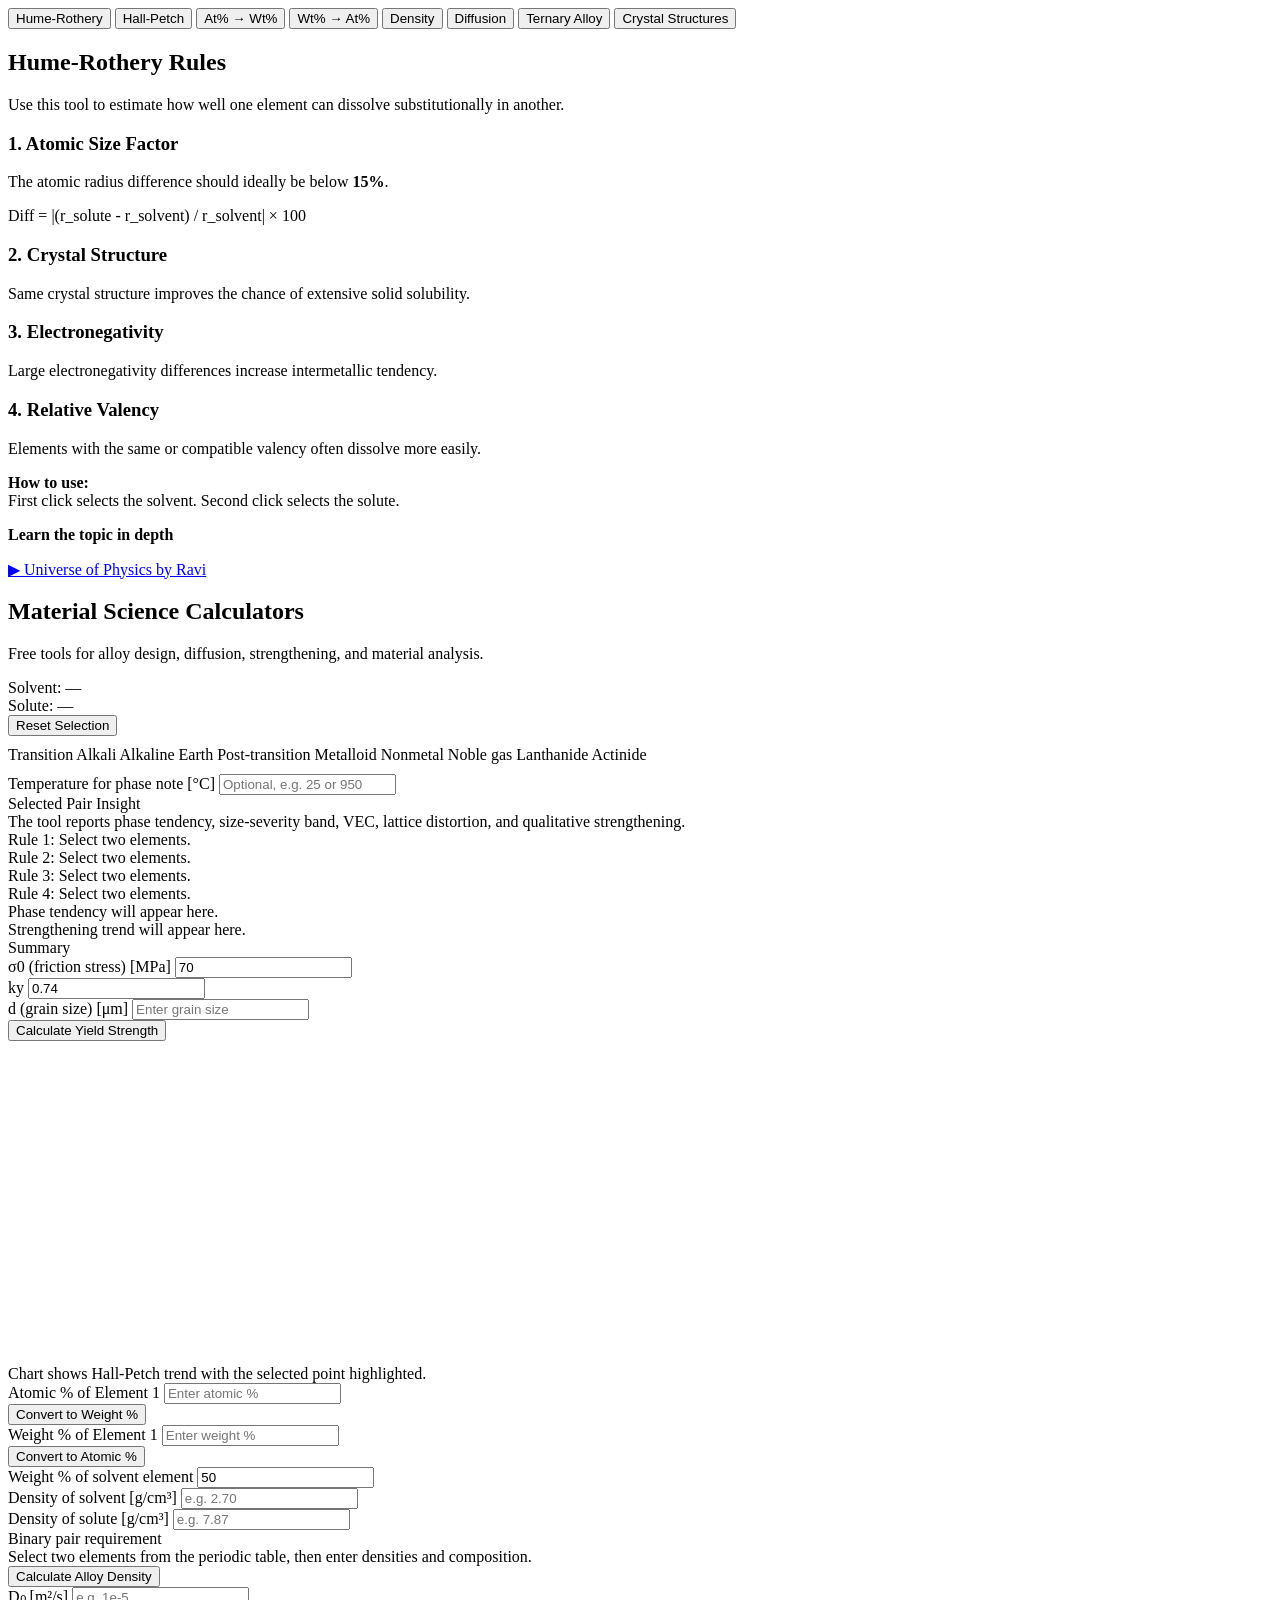
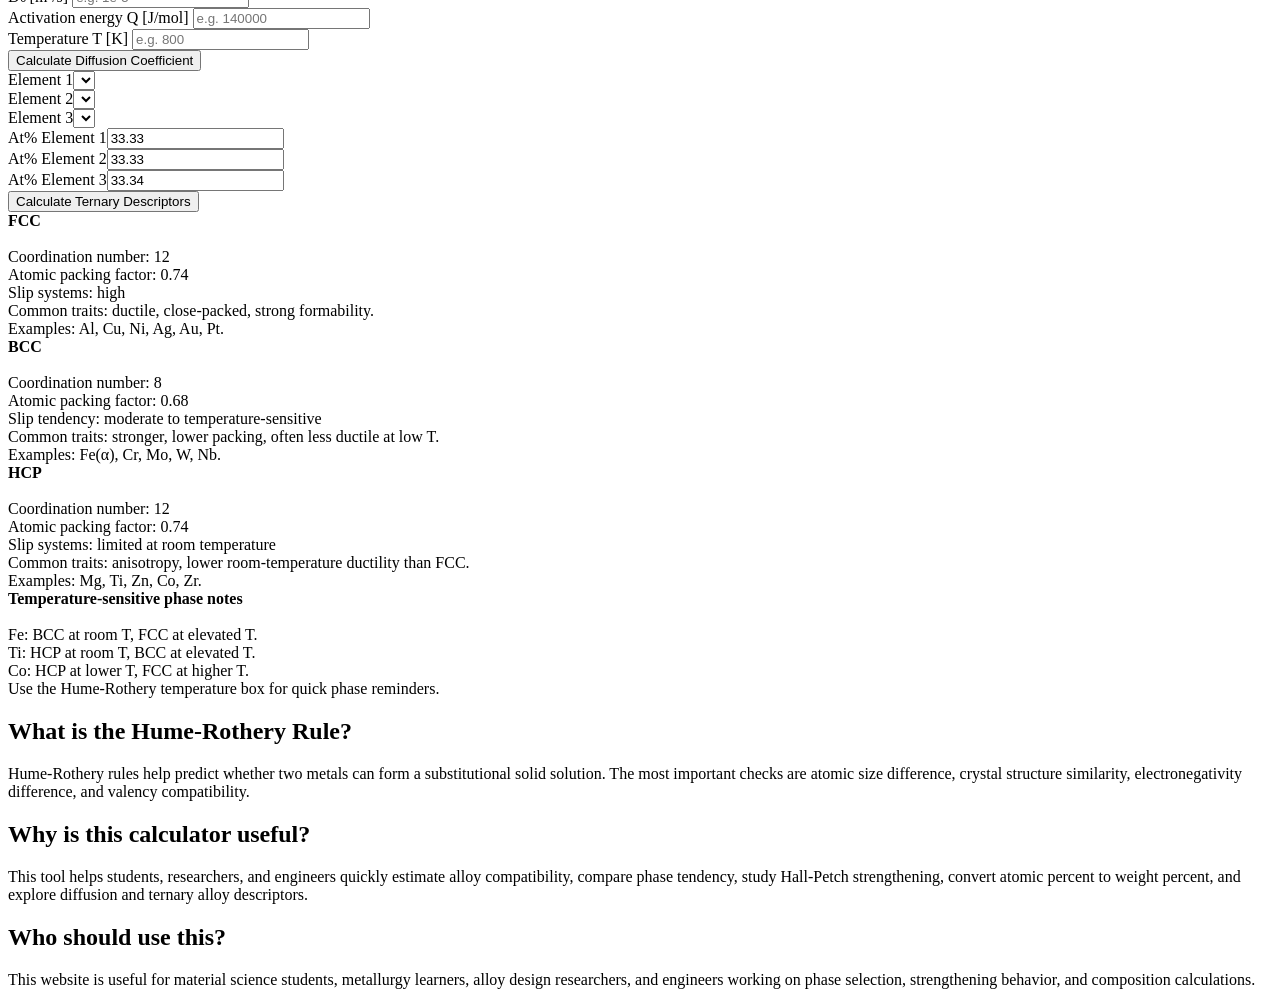
==== index.html @ e3a43449 "Add files via upload" ====
<!DOCTYPE html>
<html lang="en">
<head>
  <meta charset="UTF-8" />
  <meta name="viewport" content="width=device-width, initial-scale=1.0" />

  <title>Material Science Calculators | Hume-Rothery, Hall-Petch, Diffusion Tools</title>
  <meta name="description" content="Free material science calculators for Hume-Rothery rules, Hall-Petch strengthening, atomic percent to weight percent conversion, diffusion, density, and ternary alloy analysis.">
  <meta name="keywords" content="Hume Rothery calculator, Hall Petch calculator, material science calculator, alloy solubility tool, diffusion calculator, ternary alloy calculator, engineering materials">
  <meta name="author" content="Ravi">
  <meta name="robots" content="index, follow">

  <link rel="stylesheet" href="css/styles.css" />
</head>
<body>
  <div class="nav-tabs">
    <button id="btn-hume" class="tab-btn active" data-mode="hume">Hume-Rothery</button>
    <button id="btn-hall" class="tab-btn" data-mode="hall">Hall-Petch</button>
    <button id="btn-at-wt" class="tab-btn" data-mode="at-wt">At% → Wt%</button>
    <button id="btn-wt-at" class="tab-btn" data-mode="wt-at">Wt% → At%</button>
    <button id="btn-density" class="tab-btn" data-mode="density">Density</button>
    <button id="btn-diffusion" class="tab-btn" data-mode="diffusion">Diffusion</button>
    <button id="btn-ternary" class="tab-btn" data-mode="ternary">Ternary Alloy</button>
    <button id="btn-structures" class="tab-btn" data-mode="structures">Crystal Structures</button>
  </div>

  <div class="app-shell">
    <aside class="sidebar">
      <div class="sidebar-scroll">
        <div id="theory-hume" class="theory-block">
          <h2>Hume-Rothery Rules</h2>
          <p>Use this tool to estimate how well one element can dissolve substitutionally in another.</p>
          <h3>1. Atomic Size Factor</h3>
          <p>The atomic radius difference should ideally be below <b>15%</b>.</p>
          <div class="math-block">Diff = |(r_solute - r_solvent) / r_solvent| × 100</div>
          <h3>2. Crystal Structure</h3>
          <p>Same crystal structure improves the chance of extensive solid solubility.</p>
          <h3>3. Electronegativity</h3>
          <p>Large electronegativity differences increase intermetallic tendency.</p>
          <h3>4. Relative Valency</h3>
          <p>Elements with the same or compatible valency often dissolve more easily.</p>
          <div class="info-box" style="margin-top:14px;">
            <b>How to use:</b><br>
            First click selects the solvent. Second click selects the solute.
          </div>
        </div>

        <div id="theory-hall" class="theory-block" style="display:none;">
          <h2>Hall-Petch Law</h2>
          <p>Predict yield strength as grain size decreases.</p>
          <div class="math-block">σy = σ0 + ky / √d</div>
        </div>

        <div id="theory-at-wt" class="theory-block" style="display:none;">
          <h2>Atomic % to Weight %</h2>
          <p>Select two elements from the table. Enter atomic % of element 1.</p>
        </div>

        <div id="theory-wt-at" class="theory-block" style="display:none;">
          <h2>Weight % to Atomic %</h2>
          <p>Select two elements from the table. Enter weight % of element 1.</p>
        </div>

        <div id="theory-density" class="theory-block" style="display:none;">
          <h2>Rule of Mixtures Density</h2>
          <p>Estimate binary alloy density using a simple inverse-mixture relation.</p>
          <div class="math-block">1 / ρmix = w1 / ρ1 + w2 / ρ2</div>
        </div>

        <div id="theory-diffusion" class="theory-block" style="display:none;">
          <h2>Diffusion / Arrhenius Module</h2>
          <p>Estimate diffusion coefficient using the Arrhenius relation.</p>
          <div class="math-block">D = D₀ exp(-Q / RT)</div>
        </div>

        <div id="theory-ternary" class="theory-block" style="display:none;">
          <h2>Ternary Alloy Toolkit</h2>
          <p>Choose three elements and convert ternary at% to wt%, calculate average atomic weight, VEC, and size-misfit parameter.</p>
        </div>

        <div id="theory-structures" class="theory-block" style="display:none;">
          <h2>Crystal Structure Reference</h2>
          <p>Educational panel for FCC, BCC, and HCP with packing factor, coordination number, and quick learning notes.</p>
        </div>
      </div>

      <div class="yt-promo">
        <p><b>Learn the topic in depth</b></p>
        <a href="https://www.youtube.com/@universeofphysicsbyravi" target="_blank" class="yt-btn">▶ Universe of Physics by Ravi</a>
      </div>
    </aside>

    <main class="content">
      <section id="periodic-container">
        <div class="hero">
          <h1>Material Science Calculators</h1>
          <p>Free tools for alloy design, diffusion, strengthening, and material analysis.</p>
        </div>

        <div class="toolbar">
          <div class="selection-badges">
            <div class="badge solvent" id="solvent-badge">Solvent: —</div>
            <div class="badge solute" id="solute-badge">Solute: —</div>
          </div>
          <button class="reset-btn" id="reset-selection-btn">Reset Selection</button>
        </div>

        <div class="legend" style="margin-top:10px; margin-bottom:10px;">
          <span><i style="background:var(--transition)"></i>Transition</span>
          <span><i style="background:var(--alkali)"></i>Alkali</span>
          <span><i style="background:var(--alkaline)"></i>Alkaline Earth</span>
          <span><i style="background:var(--post-trans)"></i>Post-transition</span>
          <span><i style="background:var(--metalloid)"></i>Metalloid</span>
          <span><i style="background:var(--nonmetal)"></i>Nonmetal</span>
          <span><i style="background:var(--noble)"></i>Noble gas</span>
          <span><i style="background:var(--lanthanide)"></i>Lanthanide</span>
          <span><i style="background:var(--actinide)"></i>Actinide</span>
        </div>

        <div id="table" class="periodic-table"></div>
      </section>

      <section id="view-hume" class="calc-view active">
        <div class="panel-card" style="max-width:900px;">
          <div class="input-row">
            <div class="input-group">
              <label for="temp-input">Temperature for phase note [°C]</label>
              <input type="number" id="temp-input" placeholder="Optional, e.g. 25 or 950" step="any" />
            </div>
            <div class="input-group">
              <label>Selected Pair Insight</label>
              <div class="info-box">The tool reports phase tendency, size-severity band, VEC, lattice distortion, and qualitative strengthening.</div>
            </div>
          </div>
        </div>

        <div class="pair-meta" id="pair-meta" style="display:none;">
          <div class="meta-card" id="solvent-meta"></div>
          <div class="meta-card" id="solute-meta"></div>
        </div>

        <div class="metrics-grid three" id="hume-metrics" style="display:none; max-width:900px;">
          <div class="metric-card">
            <div class="metric-title">Size mismatch</div>
            <div class="metric-value" id="metric-mismatch">—</div>
            <div id="metric-severity"></div>
          </div>
          <div class="metric-card">
            <div class="metric-title">Average VEC</div>
            <div class="metric-value accent-purple" id="metric-vec">—</div>
            <div class="mini-note">Average valence electron concentration</div>
          </div>
          <div class="metric-card">
            <div class="metric-title">Lattice distortion δ</div>
            <div class="metric-value accent-teal" id="metric-delta">—</div>
            <div class="mini-note">Approximate size-misfit descriptor</div>
          </div>
        </div>

        <div class="result-grid">
          <div id="rule1" class="rule-card">Rule 1: Select two elements.</div>
          <div id="rule2" class="rule-card">Rule 2: Select two elements.</div>
          <div id="rule3" class="rule-card">Rule 3: Select two elements.</div>
          <div id="rule4" class="rule-card">Rule 4: Select two elements.</div>
          <div id="phase-tendency" class="phase-card">Phase tendency will appear here.</div>
          <div id="strength-tendency" class="phase-card">Strengthening trend will appear here.</div>
          <div id="temp-note" class="summary-card" style="display:none;">Temperature note</div>
          <div id="summary" class="summary-card">Summary</div>
        </div>
      </section>

      <section id="view-hall" class="calc-view">
        <div class="hp-card narrow">
          <div class="input-group">
            <label for="hp-sigma">σ0 (friction stress) [MPa]</label>
            <input type="number" id="hp-sigma" value="70" step="any" />
          </div>
          <div class="input-group">
            <label for="hp-k">ky</label>
            <input type="number" id="hp-k" value="0.74" step="any" />
          </div>
          <div class="input-group">
            <label for="hp-d">d (grain size) [μm]</label>
            <input type="number" id="hp-d" placeholder="Enter grain size" step="any" />
          </div>
          <button class="primary-btn" id="hall-btn">Calculate Yield Strength</button>
          <div id="hp-result" class="calc-result"></div>
        </div>
        <div class="chart-card" style="max-width:900px;">
          <canvas id="hall-chart" width="820" height="320"></canvas>
          <div class="mini-note">Chart shows Hall-Petch trend with the selected point highlighted.</div>
        </div>
      </section>

      <section id="view-at-wt" class="calc-view">
        <div class="hp-card narrow">
          <div class="input-group">
            <label id="at-label">Atomic % of Element 1</label>
            <input type="number" id="at-val" min="0" max="100" placeholder="Enter atomic %" step="any" />
          </div>
          <button class="primary-btn" id="atwt-btn">Convert to Weight %</button>
          <div id="atwt-result" class="calc-result"></div>
        </div>
        <div class="formula-grid three" id="atwt-extra" style="display:none; max-width:900px;">
          <div class="metric-card"><div class="metric-title">Average atomic weight</div><div class="metric-value" id="atwt-aaw">—</div></div>
          <div class="metric-card"><div class="metric-title">Mole fraction of element 1</div><div class="metric-value accent-purple" id="atwt-mole">—</div></div>
          <div class="metric-card"><div class="metric-title">Mass fraction of element 1</div><div class="metric-value accent-teal" id="atwt-mass">—</div></div>
        </div>
      </section>

      <section id="view-wt-at" class="calc-view">
        <div class="hp-card narrow">
          <div class="input-group">
            <label id="wt-label">Weight % of Element 1</label>
            <input type="number" id="wt-val" min="0" max="100" placeholder="Enter weight %" step="any" />
          </div>
          <button class="primary-btn" id="wtat-btn">Convert to Atomic %</button>
          <div id="wtat-result" class="calc-result"></div>
        </div>
        <div class="formula-grid three" id="wtat-extra" style="display:none; max-width:900px;">
          <div class="metric-card"><div class="metric-title">Average atomic weight</div><div class="metric-value" id="wtat-aaw">—</div></div>
          <div class="metric-card"><div class="metric-title">Mole fraction of element 1</div><div class="metric-value accent-purple" id="wtat-mole">—</div></div>
          <div class="metric-card"><div class="metric-title">Mass fraction of element 1</div><div class="metric-value accent-teal" id="wtat-mass">—</div></div>
        </div>
      </section>

      <section id="view-density" class="calc-view">
        <div class="panel-card">
          <div class="input-row">
            <div class="input-group">
              <label for="density-c1">Weight % of solvent element</label>
              <input type="number" id="density-c1" min="0" max="100" value="50" step="any" />
            </div>
            <div class="input-group">
              <label for="density-rho1">Density of solvent [g/cm³]</label>
              <input type="number" id="density-rho1" placeholder="e.g. 2.70" step="any" />
            </div>
            <div class="input-group">
              <label for="density-rho2">Density of solute [g/cm³]</label>
              <input type="number" id="density-rho2" placeholder="e.g. 7.87" step="any" />
            </div>
            <div class="input-group">
              <label>Binary pair requirement</label>
              <div class="info-box">Select two elements from the periodic table, then enter densities and composition.</div>
            </div>
          </div>
          <button class="primary-btn" id="density-btn">Calculate Alloy Density</button>
          <div id="density-result" class="calc-result"></div>
        </div>
      </section>

      <section id="view-diffusion" class="calc-view">
        <div class="panel-card narrow">
          <div class="input-group">
            <label for="diff-d0">D₀ [m²/s]</label>
            <input type="number" id="diff-d0" placeholder="e.g. 1e-5" step="any" />
          </div>
          <div class="input-group">
            <label for="diff-q">Activation energy Q [J/mol]</label>
            <input type="number" id="diff-q" placeholder="e.g. 140000" step="any" />
          </div>
          <div class="input-group">
            <label for="diff-t">Temperature T [K]</label>
            <input type="number" id="diff-t" placeholder="e.g. 800" step="any" />
          </div>
          <button class="primary-btn" id="diffusion-btn">Calculate Diffusion Coefficient</button>
          <div id="diff-result" class="calc-result"></div>
        </div>
      </section>

      <section id="view-ternary" class="calc-view">
        <div class="panel-card">
          <div class="triple-inputs">
            <div class="input-group"><label for="ternary-e1">Element 1</label><select id="ternary-e1"></select></div>
            <div class="input-group"><label for="ternary-e2">Element 2</label><select id="ternary-e2"></select></div>
            <div class="input-group"><label for="ternary-e3">Element 3</label><select id="ternary-e3"></select></div>
          </div>
          <div class="triple-inputs">
            <div class="input-group"><label for="ternary-c1">At% Element 1</label><input type="number" id="ternary-c1" value="33.33" step="any" /></div>
            <div class="input-group"><label for="ternary-c2">At% Element 2</label><input type="number" id="ternary-c2" value="33.33" step="any" /></div>
            <div class="input-group"><label for="ternary-c3">At% Element 3</label><input type="number" id="ternary-c3" value="33.34" step="any" /></div>
          </div>
          <button class="primary-btn" id="ternary-btn">Calculate Ternary Descriptors</button>
          <div id="ternary-result" class="calc-result"></div>
        </div>
        <div class="triple-grid three" id="ternary-extra" style="display:none; max-width:900px;">
          <div class="metric-card"><div class="metric-title">Average atomic weight</div><div class="metric-value" id="ternary-aaw">—</div></div>
          <div class="metric-card"><div class="metric-title">Average VEC</div><div class="metric-value accent-purple" id="ternary-vec">—</div></div>
          <div class="metric-card"><div class="metric-title">δ size misfit</div><div class="metric-value accent-teal" id="ternary-delta">—</div></div>
        </div>
      </section>

      <section id="view-structures" class="calc-view">
        <div class="structure-grid">
          <div class="structure-card"><b>FCC</b><br><br>Coordination number: 12<br>Atomic packing factor: 0.74<br>Slip systems: high<br>Common traits: ductile, close-packed, strong formability.<div class="mini-note">Examples: Al, Cu, Ni, Ag, Au, Pt.</div></div>
          <div class="structure-card"><b>BCC</b><br><br>Coordination number: 8<br>Atomic packing factor: 0.68<br>Slip tendency: moderate to temperature-sensitive<br>Common traits: stronger, lower packing, often less ductile at low T.<div class="mini-note">Examples: Fe(α), Cr, Mo, W, Nb.</div></div>
          <div class="structure-card"><b>HCP</b><br><br>Coordination number: 12<br>Atomic packing factor: 0.74<br>Slip systems: limited at room temperature<br>Common traits: anisotropy, lower room-temperature ductility than FCC.<div class="mini-note">Examples: Mg, Ti, Zn, Co, Zr.</div></div>
          <div class="structure-card"><b>Temperature-sensitive phase notes</b><br><br>Fe: BCC at room T, FCC at elevated T.<br>Ti: HCP at room T, BCC at elevated T.<br>Co: HCP at lower T, FCC at higher T.<div class="mini-note">Use the Hume-Rothery temperature box for quick phase reminders.</div></div>
        </div>
      </section>

      <section class="seo-content">
        <h2>What is the Hume-Rothery Rule?</h2>
        <p>
          Hume-Rothery rules help predict whether two metals can form a substitutional solid solution.
          The most important checks are atomic size difference, crystal structure similarity,
          electronegativity difference, and valency compatibility.
        </p>

        <h2>Why is this calculator useful?</h2>
        <p>
          This tool helps students, researchers, and engineers quickly estimate alloy compatibility,
          compare phase tendency, study Hall-Petch strengthening, convert atomic percent to weight percent,
          and explore diffusion and ternary alloy descriptors.
        </p>

        <h2>Who should use this?</h2>
        <p>
          This website is useful for material science students, metallurgy learners, alloy design researchers,
          and engineers working on phase selection, strengthening behavior, and composition calculations.
        </p>
      </section>
    </main>
  </div>

  <script src="js/data.js"></script>
  <script src="js/charts.js"></script>
  <script src="js/calculators.js"></script>
  <script src="js/ui.js"></script>
  <script src="js/app.js"></script>
</body>
</html>
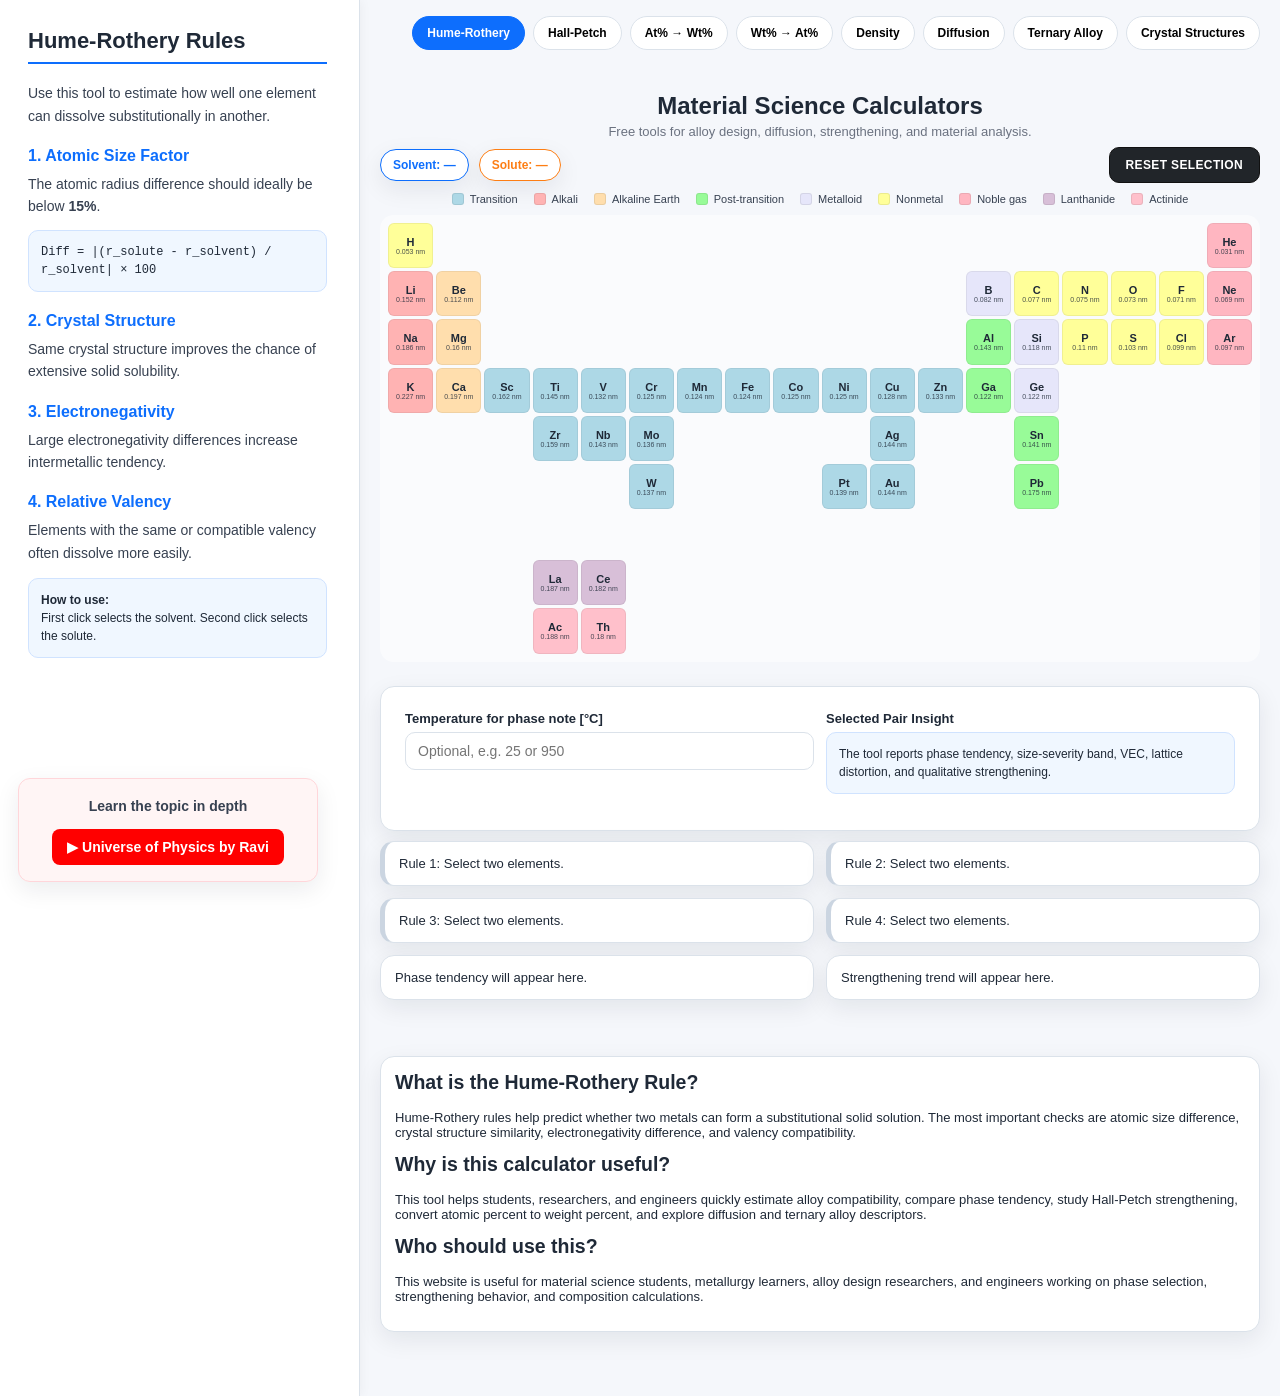
==== commit a3ac949b: "Add files via upload" ====
--- a/index.html
+++ b/index.html
@@ -325,8 +325,14 @@
 
   <script src="js/data.js"></script>
   <script src="js/charts.js"></script>
-  <script src="js/calculators.js"></script>
   <script src="js/ui.js"></script>
+  <script src="js/calculators/hume.js"></script>
+  <script src="js/calculators/hallpetch.js"></script>
+  <script src="js/calculators/atwt.js"></script>
+  <script src="js/calculators/wtat.js"></script>
+  <script src="js/calculators/density.js"></script>
+  <script src="js/calculators/diffusion.js"></script>
+  <script src="js/calculators/ternary.js"></script>
   <script src="js/app.js"></script>
 </body>
 </html>
--- a/css/styles.css
+++ b/css/styles.css
@@ -0,0 +1,573 @@
+:root {
+  --solvent-color: #0d6efd;
+  --solute-color: #fd7e14;
+  --bg-color: #f5f7fb;
+  --panel: #ffffff;
+  --text: #1f2937;
+  --muted: #6b7280;
+  --border: #dbe2ea;
+  --success: #198754;
+  --warning: #fd7e14;
+  --danger: #dc3545;
+  --purple: #6f42c1;
+  --teal: #0f766e;
+  --shadow: 0 8px 24px rgba(16, 24, 40, 0.08);
+  --yt-red: #ff0000;
+
+  --alkali: #ffb3b3;
+  --alkaline: #ffdead;
+  --transition: #add8e6;
+  --post-trans: #98fb98;
+  --metalloid: #e6e6fa;
+  --nonmetal: #ffff99;
+  --noble: #ffb6c1;
+  --lanthanide: #d8bfd8;
+  --actinide: #ffc0cb;
+}
+
+* { box-sizing: border-box; }
+
+body {
+  margin: 0;
+  font-family: "Segoe UI", Arial, sans-serif;
+  background: var(--bg-color);
+  color: var(--text);
+  min-height: 100vh;
+  overflow-x: hidden;
+  overflow-y: auto;
+}
+
+.app-shell {
+  display: grid;
+  grid-template-columns: 360px minmax(0, 1fr);
+  min-height: 100vh;
+}
+
+.nav-tabs {
+  position: fixed;
+  top: 16px;
+  right: 20px;
+  display: flex;
+  flex-wrap: wrap;
+  gap: 8px;
+  z-index: 1000;
+  max-width: calc(100vw - 390px);
+  justify-content: flex-end;
+}
+
+.tab-btn {
+  padding: 9px 14px;
+  border-radius: 999px;
+  border: 1px solid var(--border);
+  background: white;
+  cursor: pointer;
+  font-weight: 700;
+  font-size: 12px;
+  transition: 0.2s ease;
+  white-space: nowrap;
+}
+
+.tab-btn:hover { transform: translateY(-1px); }
+
+.tab-btn.active {
+  background: var(--solvent-color);
+  color: white;
+  border-color: var(--solvent-color);
+}
+
+.sidebar {
+  background: var(--panel);
+  padding: 28px;
+  border-right: 1px solid var(--border);
+  min-height: 100vh;
+  box-shadow: 2px 0 10px rgba(0, 0, 0, 0.04);
+  position: relative;
+}
+
+.sidebar-scroll {
+  overflow-y: auto;
+  max-height: calc(100vh - 56px);
+  padding-right: 4px;
+  padding-bottom: 120px;
+}
+
+.sidebar h2 {
+  margin-top: 0;
+  font-size: 22px;
+  border-bottom: 2px solid var(--solvent-color);
+  padding-bottom: 8px;
+}
+
+.sidebar h3 {
+  color: var(--solvent-color);
+  font-size: 16px;
+  margin: 20px 0 8px;
+}
+
+.sidebar p {
+  font-size: 14px;
+  line-height: 1.6;
+  color: #374151;
+  margin: 0 0 12px;
+}
+
+.math-block,
+.info-box {
+  background: #f0f7ff;
+  padding: 12px;
+  border-radius: 10px;
+  border: 1px solid #d0e3ff;
+  font-size: 12px;
+  line-height: 1.5;
+}
+
+.math-block { font-family: "Courier New", monospace; }
+
+.yt-promo {
+  position: fixed;
+  left: 18px;
+  bottom: 18px;
+  width: 300px;
+  background: #fff5f5;
+  border: 1px solid #ffd6da;
+  padding: 16px;
+  border-radius: 12px;
+  text-align: center;
+  box-shadow: var(--shadow);
+  z-index: 1100;
+}
+
+.yt-btn {
+  background: var(--yt-red);
+  color: white;
+  text-decoration: none;
+  padding: 10px 15px;
+  border-radius: 8px;
+  display: inline-block;
+  font-size: 14px;
+  font-weight: 700;
+}
+
+.content {
+  width: 100%;
+  padding: 92px 20px 24px;
+  display: flex;
+  flex-direction: column;
+  align-items: center;
+  gap: 16px;
+  min-width: 0;
+}
+
+#periodic-container {
+  width: 100%;
+  max-width: 1120px;
+  display: block;
+}
+
+.calc-view {
+  display: none;
+  width: 100%;
+  flex-direction: column;
+  align-items: center;
+}
+
+.calc-view.active { display: flex; }
+
+.hero {
+  text-align: center;
+  margin-bottom: 8px;
+}
+
+.hero h1 {
+  margin: 0;
+  font-size: 24px;
+}
+
+.hero p {
+  margin: 4px 0 0;
+  color: var(--muted);
+  font-size: 13px;
+}
+
+.toolbar {
+  width: 100%;
+  max-width: 1000px;
+  display: flex;
+  flex-wrap: wrap;
+  justify-content: space-between;
+  align-items: center;
+  gap: 12px;
+}
+
+.selection-badges {
+  display: flex;
+  gap: 10px;
+  flex-wrap: wrap;
+}
+
+.badge {
+  padding: 8px 12px;
+  border-radius: 999px;
+  background: white;
+  border: 1px solid var(--border);
+  font-size: 12px;
+  font-weight: 700;
+  box-shadow: var(--shadow);
+}
+
+.badge.solvent { border-color: var(--solvent-color); color: var(--solvent-color); }
+.badge.solute { border-color: var(--solute-color); color: var(--solute-color); }
+
+.reset-btn,
+.primary-btn {
+  border: none;
+  padding: 10px 16px;
+  border-radius: 10px;
+  font-size: 12px;
+  cursor: pointer;
+  font-weight: 800;
+  text-transform: uppercase;
+  letter-spacing: 0.03em;
+}
+
+.reset-btn {
+  background: #212529;
+  color: white;
+  border: 1px solid #111;
+}
+
+.primary-btn {
+  background: var(--solvent-color);
+  color: white;
+  width: 100%;
+  margin-top: 8px;
+}
+
+.periodic-table {
+  display: grid;
+  grid-template-columns: repeat(18, minmax(36px, 1fr));
+  gap: 3px;
+  width: 100%;
+  max-width: 1000px;
+  padding: 8px;
+  background: rgba(255,255,255,0.5);
+  border-radius: 14px;
+  overflow-x: auto;
+}
+
+.element {
+  aspect-ratio: 1;
+  border: 1px solid rgba(0, 0, 0, 0.06);
+  display: flex;
+  flex-direction: column;
+  justify-content: center;
+  align-items: center;
+  cursor: pointer;
+  font-size: 8px;
+  border-radius: 6px;
+  background: #fff;
+  transition: 0.12s ease;
+  position: relative;
+  text-align: center;
+  padding: 2px;
+  min-width: 36px;
+}
+
+.element:hover {
+  transform: scale(1.12);
+  z-index: 100;
+  box-shadow: 0 6px 18px rgba(0, 0, 0, 0.18);
+}
+
+.element b { font-size: 11px; }
+.element small { font-size: 7px; opacity: 0.8; }
+
+.element.empty {
+  background: transparent;
+  border: none;
+  cursor: default;
+  box-shadow: none;
+}
+
+.element.empty:hover { transform: none; }
+
+.element.solvent {
+  background: var(--solvent-color) !important;
+  color: white !important;
+  border: 2px solid #084298;
+  z-index: 50;
+}
+
+.element.solute {
+  background: var(--solute-color) !important;
+  color: white !important;
+  border: 2px solid #b45309;
+  z-index: 50;
+}
+
+.result-grid,
+.metrics-grid,
+.formula-grid,
+.structure-grid,
+.triple-grid {
+  display: grid;
+  grid-template-columns: repeat(2, 1fr);
+  gap: 12px;
+  width: 100%;
+  max-width: 900px;
+  margin-top: 10px;
+}
+
+.metrics-grid.three,
+.formula-grid.three,
+.triple-grid.three {
+  grid-template-columns: repeat(3, 1fr);
+}
+
+.rule-card,
+.summary-card,
+.hp-card,
+.panel-card,
+.metric-card,
+.chart-card,
+.structure-card,
+.phase-card,
+.meta-card,
+.seo-content {
+  background: white;
+  border-radius: 14px;
+  box-shadow: var(--shadow);
+  border: 1px solid var(--border);
+}
+
+.rule-card,
+.metric-card,
+.structure-card,
+.phase-card,
+.panel-card,
+.meta-card,
+.seo-content {
+  padding: 14px;
+  font-size: 13px;
+}
+
+.rule-card { border-left: 5px solid #cbd5e1; }
+
+.summary-card {
+  grid-column: span 2;
+  padding: 18px;
+  text-align: center;
+  font-weight: 800;
+  display: none;
+}
+
+.summary-card small {
+  display: block;
+  margin-top: 6px;
+  font-weight: 500;
+  color: var(--muted);
+}
+
+.hp-card,
+.panel-card,
+.chart-card {
+  padding: 24px;
+  width: 100%;
+  max-width: 900px;
+  margin-top: 8px;
+}
+
+.hp-card.narrow,
+.panel-card.narrow { max-width: 470px; }
+
+.input-row,
+.triple-inputs {
+  display: grid;
+  grid-template-columns: repeat(2, 1fr);
+  gap: 12px;
+}
+
+.triple-inputs { grid-template-columns: repeat(3, 1fr); }
+
+.input-group {
+  margin-bottom: 12px;
+  text-align: left;
+  width: 100%;
+}
+
+.input-group label {
+  display: block;
+  font-weight: 700;
+  margin-bottom: 6px;
+  font-size: 13px;
+}
+
+.input-group input,
+.input-group select {
+  width: 100%;
+  padding: 10px 12px;
+  border: 1px solid var(--border);
+  border-radius: 10px;
+  font-size: 14px;
+  background: white;
+}
+
+.calc-result {
+  margin-top: 16px;
+  padding: 14px;
+  background: #e8f4fd;
+  border: 1px solid #cbe7fb;
+  border-radius: 12px;
+  font-weight: 800;
+  color: #0056b3;
+  font-size: 16px;
+  text-align: center;
+  display: none;
+}
+
+.pair-meta {
+  width: 100%;
+  max-width: 900px;
+  display: grid;
+  grid-template-columns: repeat(2, 1fr);
+  gap: 12px;
+}
+
+.legend {
+  width: 100%;
+  max-width: 1000px;
+  display: flex;
+  flex-wrap: wrap;
+  gap: 10px 16px;
+  justify-content: center;
+  font-size: 11px;
+  color: #374151;
+}
+
+.legend span {
+  display: inline-flex;
+  align-items: center;
+  gap: 6px;
+}
+
+.legend i {
+  width: 12px;
+  height: 12px;
+  border-radius: 3px;
+  display: inline-block;
+  border: 1px solid rgba(0,0,0,0.08);
+}
+
+.mini-note {
+  font-size: 12px;
+  color: var(--muted);
+  margin-top: 8px;
+}
+
+.metric-title {
+  font-size: 12px;
+  color: var(--muted);
+  font-weight: 700;
+  text-transform: uppercase;
+  letter-spacing: 0.04em;
+}
+
+.metric-value {
+  font-size: 24px;
+  font-weight: 800;
+  margin-top: 6px;
+}
+
+.severity-low { color: var(--success); }
+.severity-mid { color: var(--warning); }
+.severity-high { color: var(--danger); }
+.accent-purple { color: var(--purple); }
+.accent-teal { color: var(--teal); }
+
+.phase-badge {
+  display: inline-block;
+  padding: 6px 10px;
+  border-radius: 999px;
+  font-weight: 800;
+  font-size: 12px;
+  margin-bottom: 10px;
+}
+
+.badge-success { background: rgba(25, 135, 84, 0.12); color: var(--success); }
+.badge-warning { background: rgba(253, 126, 20, 0.14); color: var(--warning); }
+.badge-danger { background: rgba(220, 53, 69, 0.12); color: var(--danger); }
+.badge-purple { background: rgba(111, 66, 193, 0.12); color: var(--purple); }
+
+canvas {
+  width: 100%;
+  max-width: 100%;
+  border-radius: 12px;
+  background: #fbfdff;
+  border: 1px solid var(--border);
+}
+
+.seo-content {
+  max-width: 1000px;
+  margin: 40px auto;
+}
+
+.seo-content h2 {
+  margin-top: 0;
+}
+
+@media (max-width: 1200px) {
+  .nav-tabs { max-width: calc(100vw - 30px); }
+}
+
+@media (max-width: 1100px) {
+  .app-shell { grid-template-columns: 1fr; }
+
+  .sidebar {
+    min-height: auto;
+    border-right: none;
+    border-bottom: 1px solid var(--border);
+  }
+
+  .sidebar-scroll {
+    max-height: none;
+    padding-bottom: 110px;
+  }
+
+  .content { padding-top: 112px; }
+
+  .yt-promo {
+    left: 16px;
+    bottom: 16px;
+    width: calc(100% - 32px);
+    max-width: 360px;
+  }
+
+  .nav-tabs {
+    left: 16px;
+    right: 16px;
+    top: 10px;
+    max-width: none;
+  }
+}
+
+@media (max-width: 800px) {
+  .result-grid,
+  .pair-meta,
+  .metrics-grid,
+  .structure-grid,
+  .triple-grid,
+  .formula-grid,
+  .input-row,
+  .triple-inputs,
+  .metrics-grid.three,
+  .formula-grid.three,
+  .triple-grid.three {
+    grid-template-columns: 1fr;
+  }
+
+  .summary-card { grid-column: span 1; }
+
+  .periodic-table { grid-template-columns: repeat(18, minmax(28px, 1fr)); }
+  .element { min-width: 28px; }
+  .element b { font-size: 9px; }
+}
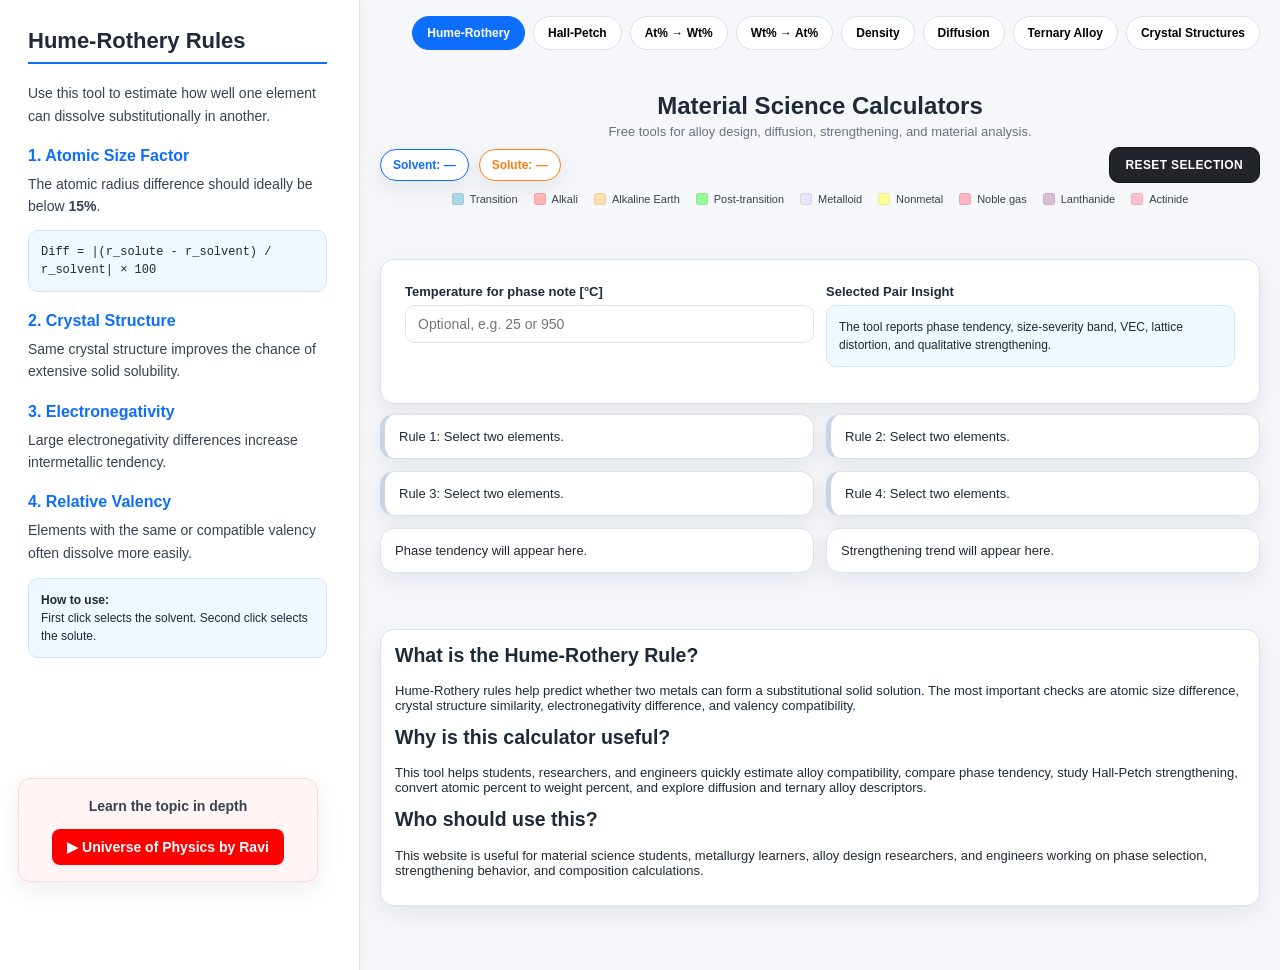
==== commit db105cbe: "Add files via upload" ====
--- a/index.html
+++ b/index.html
@@ -117,7 +117,9 @@
           <span><i style="background:var(--actinide)"></i>Actinide</span>
         </div>
 
-        <div id="table" class="periodic-table"></div>
+        <div style="overflow-x:auto; padding-bottom:20px;">
+  	  <div id="periodic-table"></div>
+	</div>
       </section>
 
       <section id="view-hume" class="calc-view active">
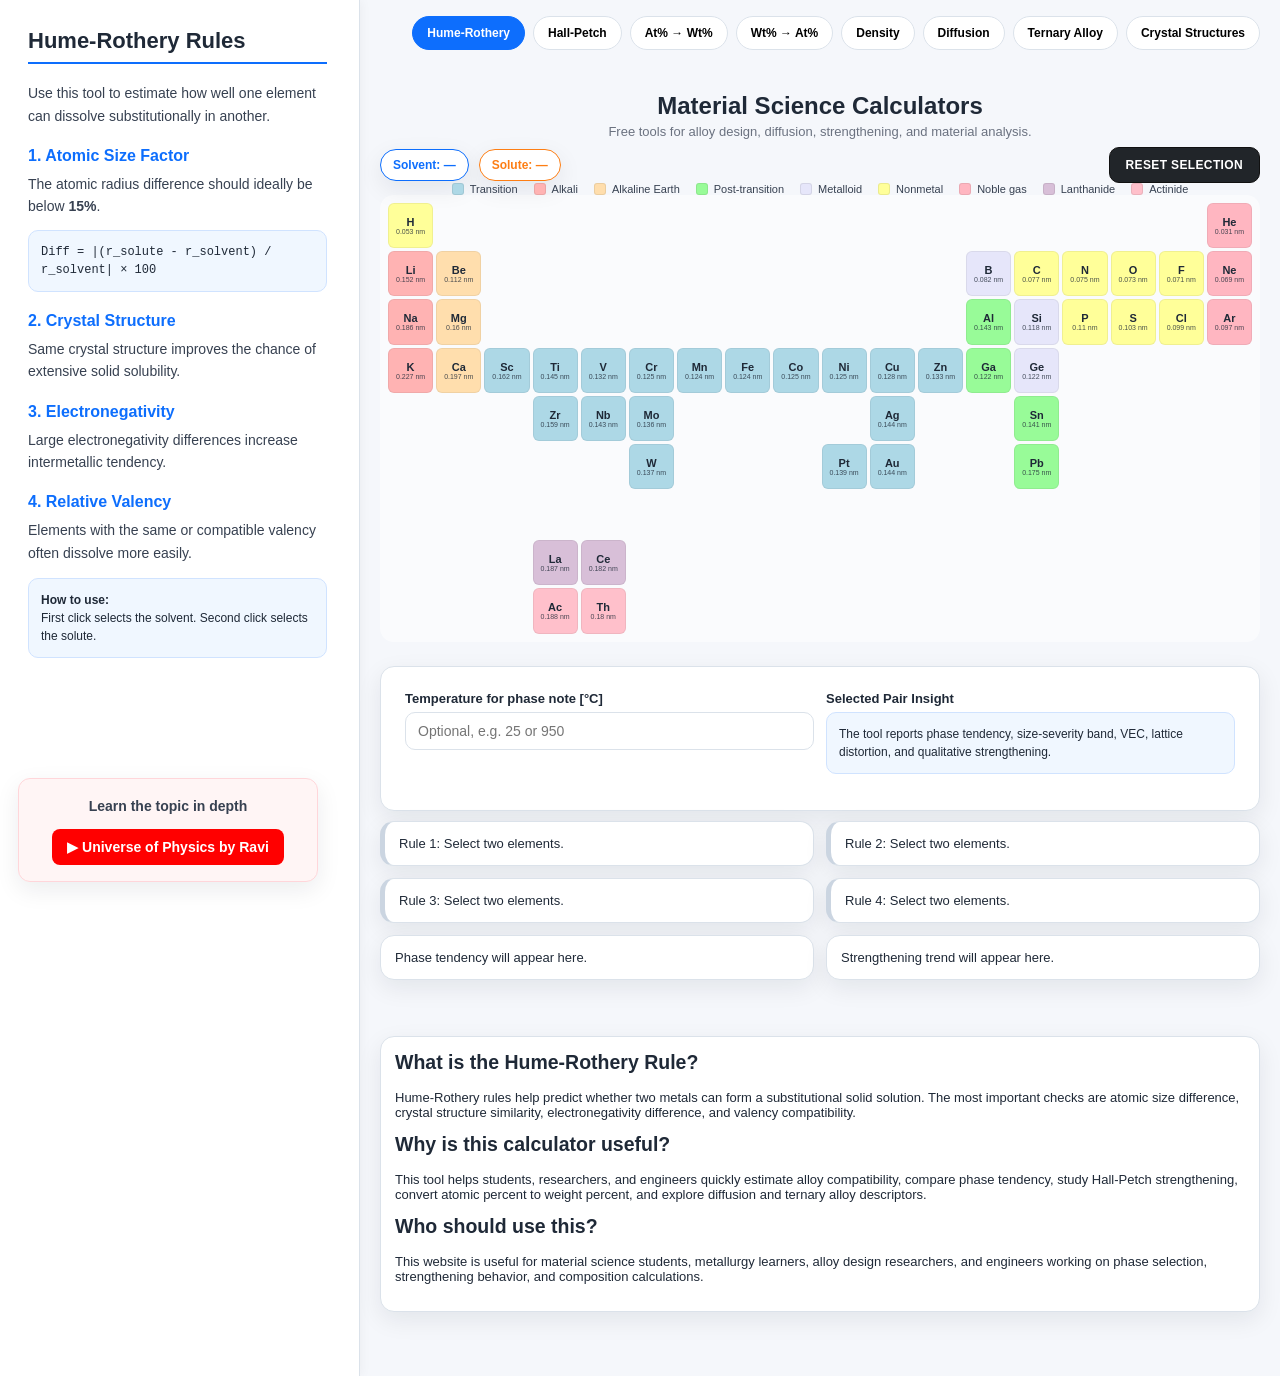
==== commit 958031bd: "Add files via upload" ====
--- a/index.html
+++ b/index.html
@@ -53,12 +53,12 @@
 
         <div id="theory-at-wt" class="theory-block" style="display:none;">
           <h2>Atomic % to Weight %</h2>
-          <p>Select two elements from the table. Enter atomic % of element 1.</p>
+          <p>Select two elements from the periodic table. Enter atomic % of element 1.</p>
         </div>
 
         <div id="theory-wt-at" class="theory-block" style="display:none;">
           <h2>Weight % to Atomic %</h2>
-          <p>Select two elements from the table. Enter weight % of element 1.</p>
+          <p>Select two elements from the periodic table. Enter weight % of element 1.</p>
         </div>
 
         <div id="theory-density" class="theory-block" style="display:none;">
@@ -105,7 +105,7 @@
           <button class="reset-btn" id="reset-selection-btn">Reset Selection</button>
         </div>
 
-        <div class="legend" style="margin-top:10px; margin-bottom:10px;">
+        <div class="legend">
           <span><i style="background:var(--transition)"></i>Transition</span>
           <span><i style="background:var(--alkali)"></i>Alkali</span>
           <span><i style="background:var(--alkaline)"></i>Alkaline Earth</span>
@@ -117,9 +117,9 @@
           <span><i style="background:var(--actinide)"></i>Actinide</span>
         </div>
 
-        <div style="overflow-x:auto; padding-bottom:20px;">
-  	  <div id="periodic-table"></div>
-	</div>
+        <div class="table-scroll">
+          <div id="table" class="periodic-table"></div>
+        </div>
       </section>
 
       <section id="view-hume" class="calc-view active">
@@ -188,6 +188,7 @@
           <button class="primary-btn" id="hall-btn">Calculate Yield Strength</button>
           <div id="hp-result" class="calc-result"></div>
         </div>
+
         <div class="chart-card" style="max-width:900px;">
           <canvas id="hall-chart" width="820" height="320"></canvas>
           <div class="mini-note">Chart shows Hall-Petch trend with the selected point highlighted.</div>
@@ -203,6 +204,7 @@
           <button class="primary-btn" id="atwt-btn">Convert to Weight %</button>
           <div id="atwt-result" class="calc-result"></div>
         </div>
+
         <div class="formula-grid three" id="atwt-extra" style="display:none; max-width:900px;">
           <div class="metric-card"><div class="metric-title">Average atomic weight</div><div class="metric-value" id="atwt-aaw">—</div></div>
           <div class="metric-card"><div class="metric-title">Mole fraction of element 1</div><div class="metric-value accent-purple" id="atwt-mole">—</div></div>
@@ -219,6 +221,7 @@
           <button class="primary-btn" id="wtat-btn">Convert to Atomic %</button>
           <div id="wtat-result" class="calc-result"></div>
         </div>
+
         <div class="formula-grid three" id="wtat-extra" style="display:none; max-width:900px;">
           <div class="metric-card"><div class="metric-title">Average atomic weight</div><div class="metric-value" id="wtat-aaw">—</div></div>
           <div class="metric-card"><div class="metric-title">Mole fraction of element 1</div><div class="metric-value accent-purple" id="wtat-mole">—</div></div>
@@ -277,14 +280,17 @@
             <div class="input-group"><label for="ternary-e2">Element 2</label><select id="ternary-e2"></select></div>
             <div class="input-group"><label for="ternary-e3">Element 3</label><select id="ternary-e3"></select></div>
           </div>
+
           <div class="triple-inputs">
             <div class="input-group"><label for="ternary-c1">At% Element 1</label><input type="number" id="ternary-c1" value="33.33" step="any" /></div>
             <div class="input-group"><label for="ternary-c2">At% Element 2</label><input type="number" id="ternary-c2" value="33.33" step="any" /></div>
             <div class="input-group"><label for="ternary-c3">At% Element 3</label><input type="number" id="ternary-c3" value="33.34" step="any" /></div>
           </div>
+
           <button class="primary-btn" id="ternary-btn">Calculate Ternary Descriptors</button>
           <div id="ternary-result" class="calc-result"></div>
         </div>
+
         <div class="triple-grid three" id="ternary-extra" style="display:none; max-width:900px;">
           <div class="metric-card"><div class="metric-title">Average atomic weight</div><div class="metric-value" id="ternary-aaw">—</div></div>
           <div class="metric-card"><div class="metric-title">Average VEC</div><div class="metric-value accent-purple" id="ternary-vec">—</div></div>
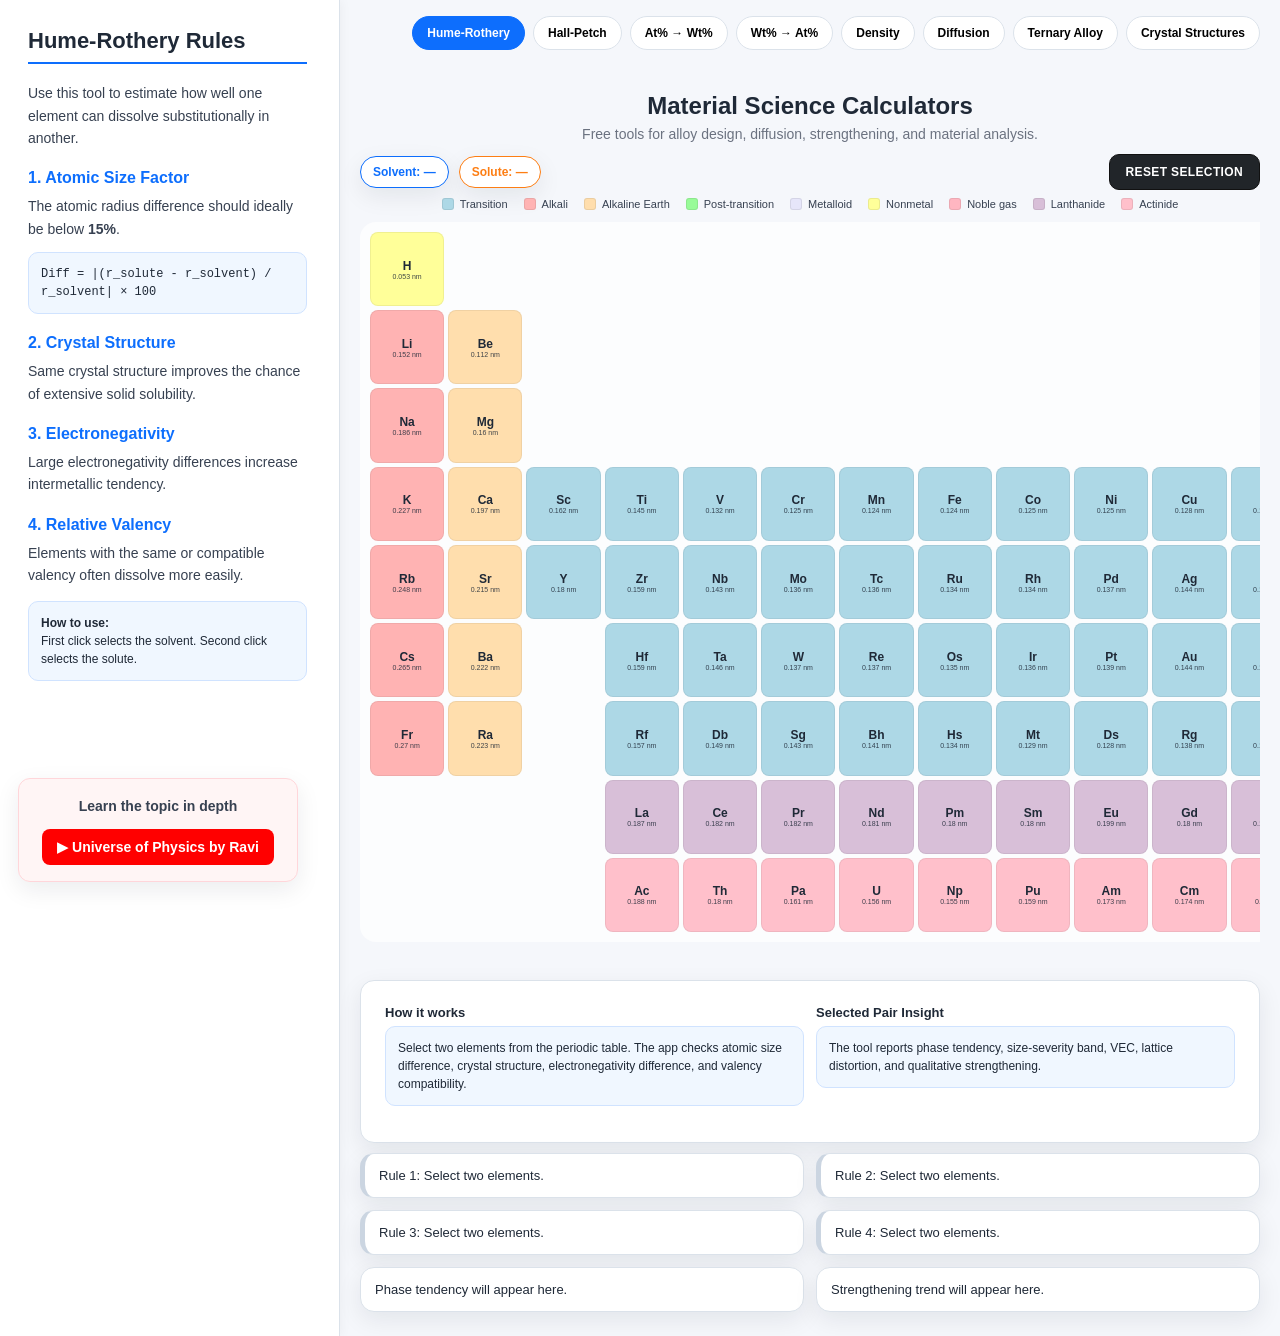
==== commit 9ad44c20: "Add files via upload" ====
--- a/index.html
+++ b/index.html
@@ -126,8 +126,8 @@
         <div class="panel-card" style="max-width:900px;">
           <div class="input-row">
             <div class="input-group">
-              <label for="temp-input">Temperature for phase note [°C]</label>
-              <input type="number" id="temp-input" placeholder="Optional, e.g. 25 or 950" step="any" />
+              <label>How it works</label>
+              <div class="info-box">Select two elements from the periodic table. The app checks atomic size difference, crystal structure, electronegativity difference, and valency compatibility.</div>
             </div>
             <div class="input-group">
               <label>Selected Pair Insight</label>
@@ -166,7 +166,6 @@
           <div id="rule4" class="rule-card">Rule 4: Select two elements.</div>
           <div id="phase-tendency" class="phase-card">Phase tendency will appear here.</div>
           <div id="strength-tendency" class="phase-card">Strengthening trend will appear here.</div>
-          <div id="temp-note" class="summary-card" style="display:none;">Temperature note</div>
           <div id="summary" class="summary-card">Summary</div>
         </div>
       </section>
@@ -303,30 +302,8 @@
           <div class="structure-card"><b>FCC</b><br><br>Coordination number: 12<br>Atomic packing factor: 0.74<br>Slip systems: high<br>Common traits: ductile, close-packed, strong formability.<div class="mini-note">Examples: Al, Cu, Ni, Ag, Au, Pt.</div></div>
           <div class="structure-card"><b>BCC</b><br><br>Coordination number: 8<br>Atomic packing factor: 0.68<br>Slip tendency: moderate to temperature-sensitive<br>Common traits: stronger, lower packing, often less ductile at low T.<div class="mini-note">Examples: Fe(α), Cr, Mo, W, Nb.</div></div>
           <div class="structure-card"><b>HCP</b><br><br>Coordination number: 12<br>Atomic packing factor: 0.74<br>Slip systems: limited at room temperature<br>Common traits: anisotropy, lower room-temperature ductility than FCC.<div class="mini-note">Examples: Mg, Ti, Zn, Co, Zr.</div></div>
-          <div class="structure-card"><b>Temperature-sensitive phase notes</b><br><br>Fe: BCC at room T, FCC at elevated T.<br>Ti: HCP at room T, BCC at elevated T.<br>Co: HCP at lower T, FCC at higher T.<div class="mini-note">Use the Hume-Rothery temperature box for quick phase reminders.</div></div>
-        </div>
-      </section>
-
-      <section class="seo-content">
-        <h2>What is the Hume-Rothery Rule?</h2>
-        <p>
-          Hume-Rothery rules help predict whether two metals can form a substitutional solid solution.
-          The most important checks are atomic size difference, crystal structure similarity,
-          electronegativity difference, and valency compatibility.
-        </p>
-
-        <h2>Why is this calculator useful?</h2>
-        <p>
-          This tool helps students, researchers, and engineers quickly estimate alloy compatibility,
-          compare phase tendency, study Hall-Petch strengthening, convert atomic percent to weight percent,
-          and explore diffusion and ternary alloy descriptors.
-        </p>
-
-        <h2>Who should use this?</h2>
-        <p>
-          This website is useful for material science students, metallurgy learners, alloy design researchers,
-          and engineers working on phase selection, strengthening behavior, and composition calculations.
-        </p>
+          <div class="structure-card"><b>Temperature-sensitive phase notes</b><br><br>Fe: BCC at room T, FCC at elevated T.<br>Ti: HCP at room T, BCC at elevated T.<br>Co: HCP at lower T, FCC at higher T.</div></div>
+        </div>
       </section>
     </main>
   </div>
--- a/css/styles.css
+++ b/css/styles.css
@@ -39,7 +39,7 @@
 
 .app-shell {
   display: grid;
-  grid-template-columns: 360px minmax(0, 1fr);
+  grid-template-columns: 340px minmax(0, 1fr);
   min-height: 100vh;
 }
 
@@ -51,7 +51,7 @@
   flex-wrap: wrap;
   gap: 8px;
   z-index: 1000;
-  max-width: calc(100vw - 390px);
+  max-width: calc(100vw - 370px);
   justify-content: flex-end;
 }
 
@@ -127,7 +127,7 @@
   position: fixed;
   left: 18px;
   bottom: 18px;
-  width: 300px;
+  width: 280px;
   background: #fff5f5;
   border: 1px solid #ffd6da;
   padding: 16px;
@@ -160,22 +160,13 @@
 
 #periodic-container {
   width: 100%;
-  max-width: 1120px;
+  max-width: 1180px;
   display: block;
 }
-
-.calc-view {
-  display: none;
-  width: 100%;
-  flex-direction: column;
-  align-items: center;
-}
-
-.calc-view.active { display: flex; }
 
 .hero {
   text-align: center;
-  margin-bottom: 8px;
+  margin-bottom: 12px;
 }
 
 .hero h1 {
@@ -184,19 +175,20 @@
 }
 
 .hero p {
-  margin: 4px 0 0;
+  margin: 6px 0 0;
   color: var(--muted);
-  font-size: 13px;
+  font-size: 14px;
 }
 
 .toolbar {
   width: 100%;
-  max-width: 1000px;
+  max-width: 1080px;
   display: flex;
   flex-wrap: wrap;
   justify-content: space-between;
   align-items: center;
   gap: 12px;
+  margin-bottom: 8px;
 }
 
 .selection-badges {
@@ -243,16 +235,50 @@
   margin-top: 8px;
 }
 
+.legend {
+  width: 100%;
+  max-width: 1080px;
+  display: flex;
+  flex-wrap: wrap;
+  gap: 10px 16px;
+  justify-content: center;
+  font-size: 11px;
+  color: #374151;
+  margin-bottom: 12px;
+}
+
+.legend span {
+  display: inline-flex;
+  align-items: center;
+  gap: 6px;
+}
+
+.legend i {
+  width: 12px;
+  height: 12px;
+  border-radius: 3px;
+  display: inline-block;
+  border: 1px solid rgba(0,0,0,0.08);
+}
+
+.table-scroll {
+  width: 100%;
+  max-width: 1080px;
+  overflow-x: auto;
+  overflow-y: visible;
+  padding-bottom: 14px;
+}
+
 .periodic-table {
   display: grid;
-  grid-template-columns: repeat(18, minmax(36px, 1fr));
-  gap: 3px;
-  width: 100%;
-  max-width: 1000px;
-  padding: 8px;
-  background: rgba(255,255,255,0.5);
-  border-radius: 14px;
-  overflow-x: auto;
+  grid-template-columns: repeat(18, minmax(52px, 1fr));
+  gap: 4px;
+  width: max-content;
+  min-width: 100%;
+  padding: 10px;
+  background: rgba(255,255,255,0.75);
+  border-radius: 16px;
+  min-height: 720px;
 }
 
 .element {
@@ -264,23 +290,24 @@
   align-items: center;
   cursor: pointer;
   font-size: 8px;
-  border-radius: 6px;
+  border-radius: 8px;
   background: #fff;
   transition: 0.12s ease;
   position: relative;
   text-align: center;
-  padding: 2px;
-  min-width: 36px;
+  padding: 3px;
+  min-width: 52px;
+  min-height: 52px;
 }
 
 .element:hover {
-  transform: scale(1.12);
+  transform: scale(1.08);
   z-index: 100;
   box-shadow: 0 6px 18px rgba(0, 0, 0, 0.18);
 }
 
-.element b { font-size: 11px; }
-.element small { font-size: 7px; opacity: 0.8; }
+.element b { font-size: 12px; }
+.element small { font-size: 7px; opacity: 0.85; }
 
 .element.empty {
   background: transparent;
@@ -304,6 +331,15 @@
   border: 2px solid #b45309;
   z-index: 50;
 }
+
+.calc-view {
+  display: none;
+  width: 100%;
+  flex-direction: column;
+  align-items: center;
+}
+
+.calc-view.active { display: flex; }
 
 .result-grid,
 .metrics-grid,
@@ -433,31 +469,6 @@
   gap: 12px;
 }
 
-.legend {
-  width: 100%;
-  max-width: 1000px;
-  display: flex;
-  flex-wrap: wrap;
-  gap: 10px 16px;
-  justify-content: center;
-  font-size: 11px;
-  color: #374151;
-}
-
-.legend span {
-  display: inline-flex;
-  align-items: center;
-  gap: 6px;
-}
-
-.legend i {
-  width: 12px;
-  height: 12px;
-  border-radius: 3px;
-  display: inline-block;
-  border: 1px solid rgba(0,0,0,0.08);
-}
-
 .mini-note {
   font-size: 12px;
   color: var(--muted);
@@ -547,6 +558,10 @@
     right: 16px;
     top: 10px;
     max-width: none;
+  }
+
+  .table-scroll {
+    max-width: 100%;
   }
 }
 
@@ -567,7 +582,15 @@
 
   .summary-card { grid-column: span 1; }
 
-  .periodic-table { grid-template-columns: repeat(18, minmax(28px, 1fr)); }
-  .element { min-width: 28px; }
-  .element b { font-size: 9px; }
-}+  .periodic-table {
+    grid-template-columns: repeat(18, minmax(44px, 1fr));
+    min-height: 680px;
+  }
+
+  .element {
+    min-width: 44px;
+    min-height: 44px;
+  }
+
+  .element b { font-size: 10px; }
+}
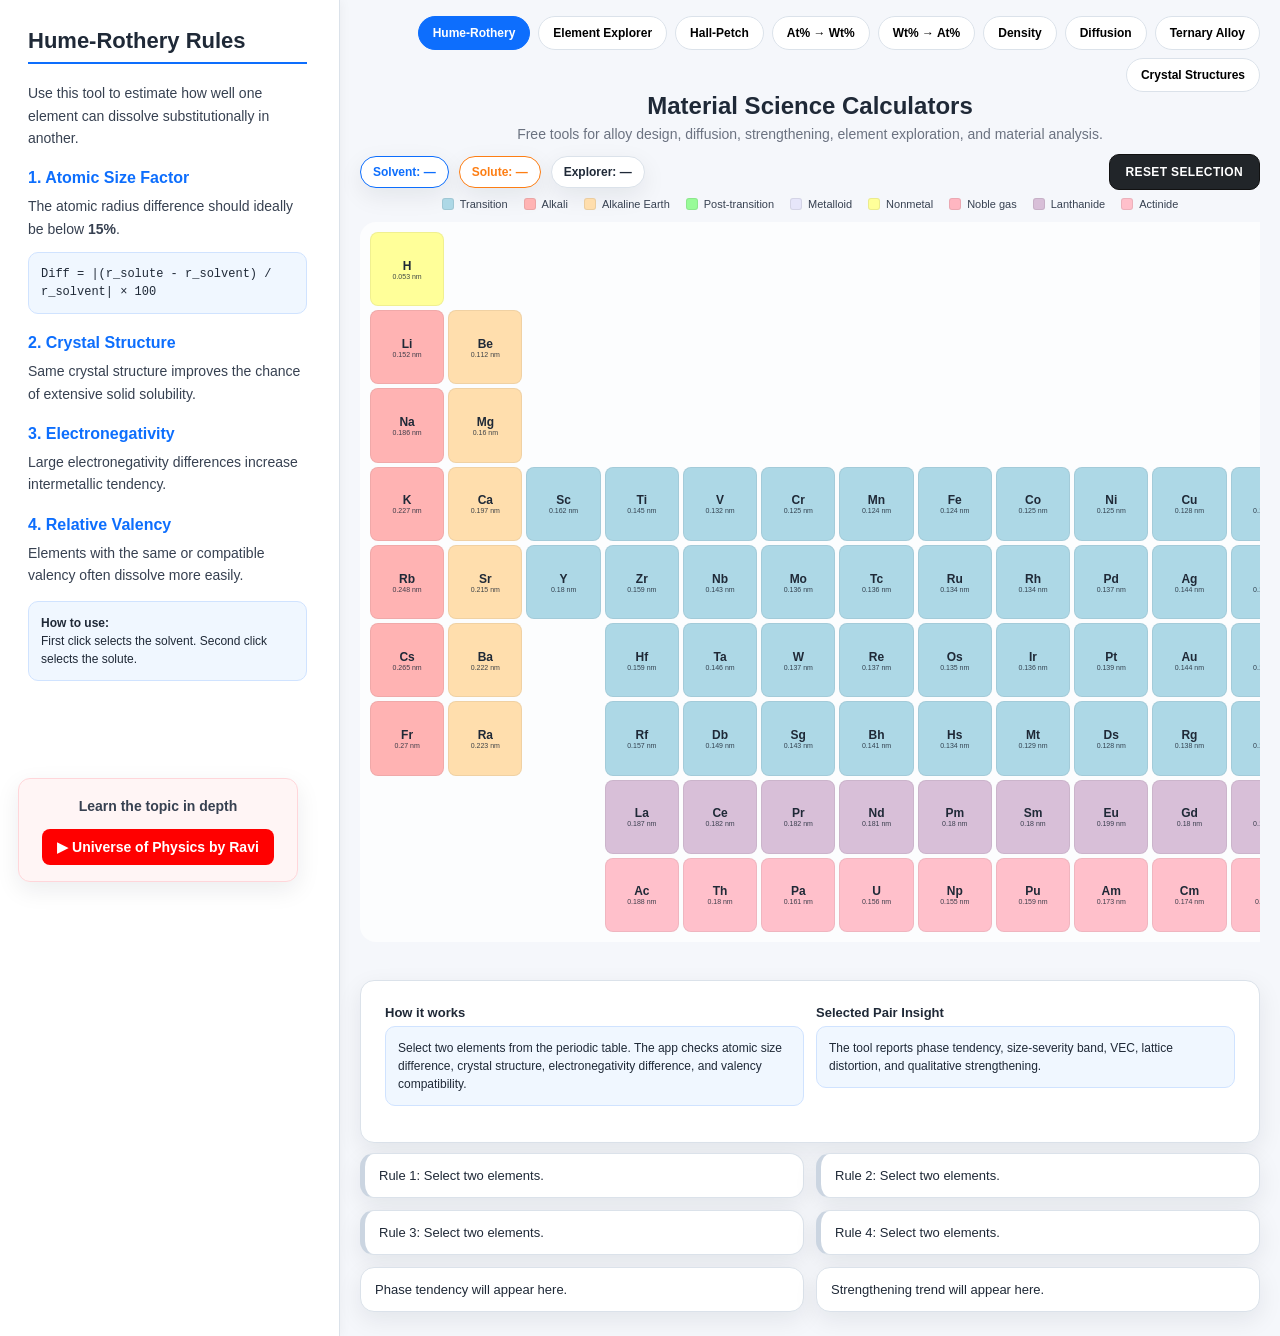
==== commit 374107f0: "Add files via upload" ====
--- a/index.html
+++ b/index.html
@@ -5,8 +5,8 @@
   <meta name="viewport" content="width=device-width, initial-scale=1.0" />
 
   <title>Material Science Calculators | Hume-Rothery, Hall-Petch, Diffusion Tools</title>
-  <meta name="description" content="Free material science calculators for Hume-Rothery rules, Hall-Petch strengthening, atomic percent to weight percent conversion, diffusion, density, and ternary alloy analysis.">
-  <meta name="keywords" content="Hume Rothery calculator, Hall Petch calculator, material science calculator, alloy solubility tool, diffusion calculator, ternary alloy calculator, engineering materials">
+  <meta name="description" content="Free material science calculators and element explorer for Hume-Rothery rules, Hall-Petch strengthening, atomic percent to weight percent conversion, diffusion, density, ternary alloy analysis, and crystal structure visualization.">
+  <meta name="keywords" content="Hume Rothery calculator, Hall Petch calculator, material science calculator, element explorer, crystal structure visualization, alloy solubility tool, diffusion calculator, ternary alloy calculator, engineering materials">
   <meta name="author" content="Ravi">
   <meta name="robots" content="index, follow">
 
@@ -15,6 +15,7 @@
 <body>
   <div class="nav-tabs">
     <button id="btn-hume" class="tab-btn active" data-mode="hume">Hume-Rothery</button>
+    <button id="btn-explorer" class="tab-btn" data-mode="explorer">Element Explorer</button>
     <button id="btn-hall" class="tab-btn" data-mode="hall">Hall-Petch</button>
     <button id="btn-at-wt" class="tab-btn" data-mode="at-wt">At% → Wt%</button>
     <button id="btn-wt-at" class="tab-btn" data-mode="wt-at">Wt% → At%</button>
@@ -45,6 +46,15 @@
           </div>
         </div>
 
+        <div id="theory-explorer" class="theory-block" style="display:none;">
+          <h2>Element Explorer</h2>
+          <p>Click any element in the periodic table to inspect its known properties and crystal structure type.</p>
+          <div class="info-box" style="margin-top:14px;">
+            <b>How to use:</b><br>
+            Switch to Element Explorer, then click any element tile. The right-side cards will update automatically.
+          </div>
+        </div>
+
         <div id="theory-hall" class="theory-block" style="display:none;">
           <h2>Hall-Petch Law</h2>
           <p>Predict yield strength as grain size decreases.</p>
@@ -94,13 +104,14 @@
       <section id="periodic-container">
         <div class="hero">
           <h1>Material Science Calculators</h1>
-          <p>Free tools for alloy design, diffusion, strengthening, and material analysis.</p>
+          <p>Free tools for alloy design, diffusion, strengthening, element exploration, and material analysis.</p>
         </div>
 
         <div class="toolbar">
           <div class="selection-badges">
             <div class="badge solvent" id="solvent-badge">Solvent: —</div>
             <div class="badge solute" id="solute-badge">Solute: —</div>
+            <div class="badge explorer" id="explorer-badge">Explorer: —</div>
           </div>
           <button class="reset-btn" id="reset-selection-btn">Reset Selection</button>
         </div>
@@ -170,6 +181,26 @@
         </div>
       </section>
 
+      <section id="view-explorer" class="calc-view">
+        <div class="explorer-grid">
+          <div class="explorer-card">
+            <h3>Element Properties</h3>
+            <div id="explorer-empty" class="info-box">Switch to Element Explorer and click any element in the periodic table.</div>
+            <div id="explorer-properties" style="display:none;"></div>
+          </div>
+
+          <div class="explorer-card">
+            <h3>Crystal Structure Visualization</h3>
+            <div id="structure-visual" class="structure-visual-box">
+              Select an element to view its structure.
+            </div>
+            <div id="structure-info" class="info-box" style="margin-top:12px;">
+              Structure notes will appear here.
+            </div>
+          </div>
+        </div>
+      </section>
+
       <section id="view-hall" class="calc-view">
         <div class="hp-card narrow">
           <div class="input-group">
@@ -312,6 +343,7 @@
   <script src="js/charts.js"></script>
   <script src="js/ui.js"></script>
   <script src="js/calculators/hume.js"></script>
+  <script src="js/calculators/explorer.js"></script>
   <script src="js/calculators/hallpetch.js"></script>
   <script src="js/calculators/atwt.js"></script>
   <script src="js/calculators/wtat.js"></script>
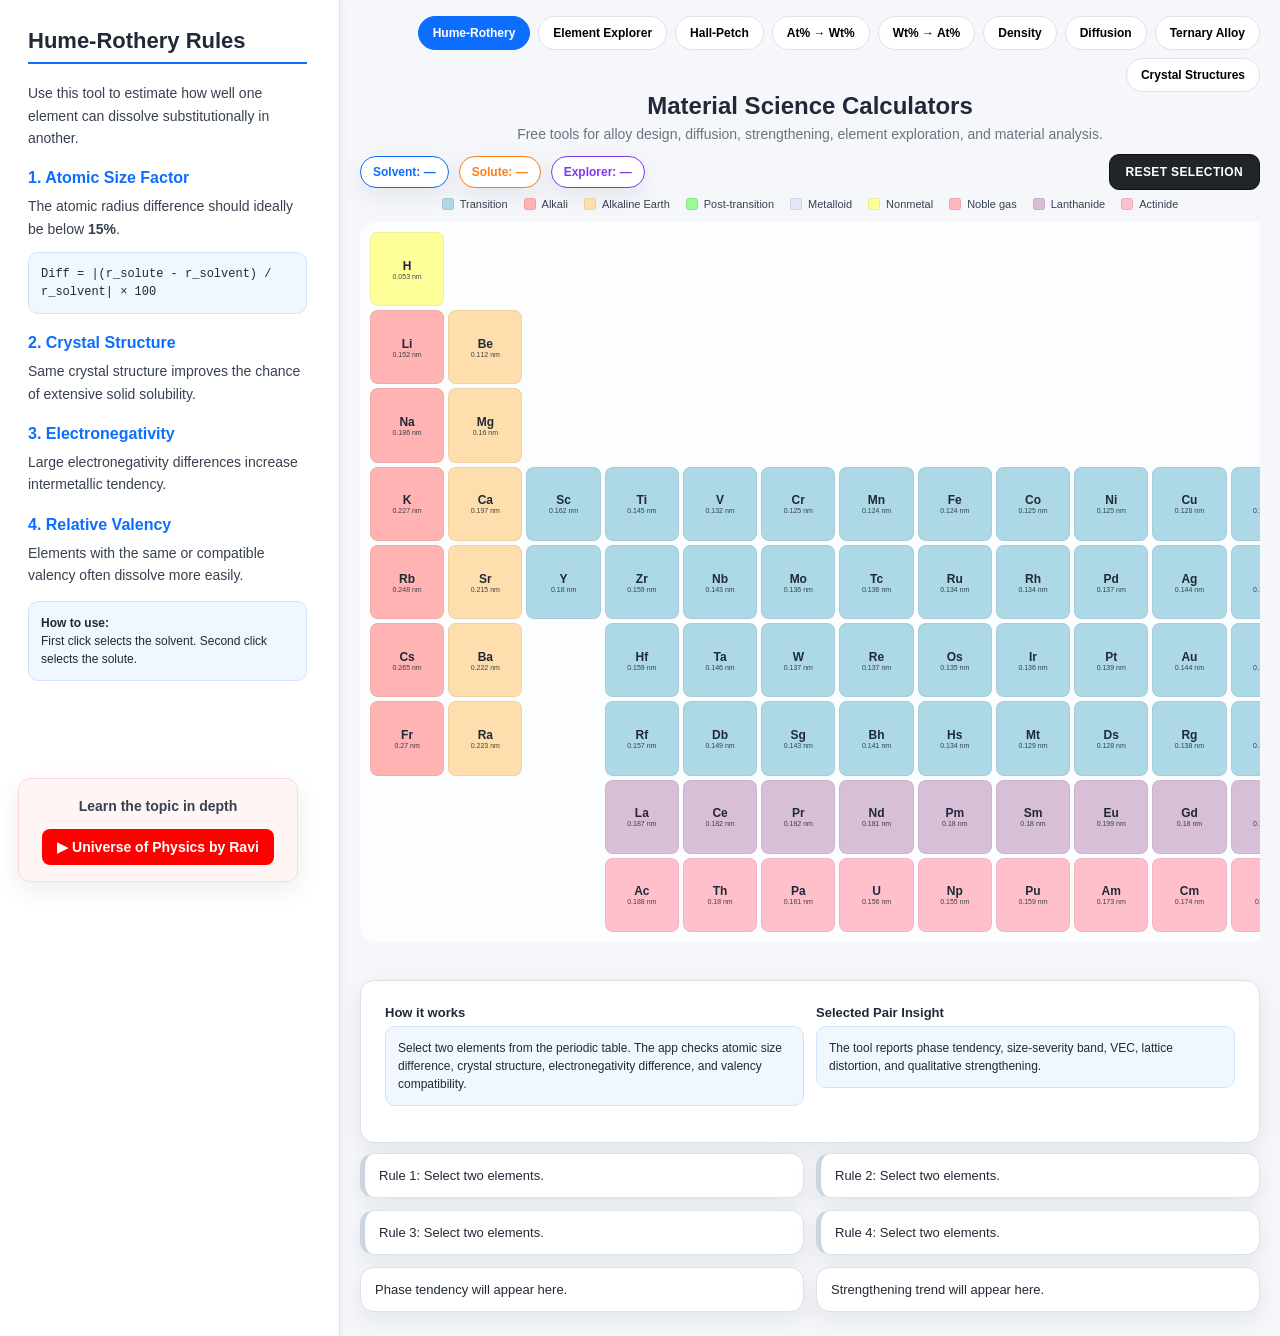
==== commit de9d8478: "Add files via upload" ====
--- a/index.html
+++ b/index.html
@@ -341,7 +341,10 @@
 
   <script src="js/data.js"></script>
   <script src="js/charts.js"></script>
-  <script src="js/ui.js"></script>
+     <script src="js/ui.js"></script>
+     <script src="js/calculators/hume.js"></script>
+     <script src="js/element-details.js"></script>
+     <script src="js/calculators/explorer.js"></script>
   <script src="js/calculators/hume.js"></script>
   <script src="js/calculators/explorer.js"></script>
   <script src="js/calculators/hallpetch.js"></script>
--- a/css/styles.css
+++ b/css/styles.css
@@ -594,3 +594,103 @@
 
   .element b { font-size: 10px; }
 }
+.badge.explorer {
+  border-color: #7c3aed;
+  color: #7c3aed;
+}
+
+.explorer-grid {
+  width: 100%;
+  max-width: 1000px;
+  display: grid;
+  grid-template-columns: 1fr 1fr;
+  gap: 16px;
+  margin-top: 12px;
+}
+
+.explorer-card {
+  background: white;
+  border-radius: 14px;
+  box-shadow: var(--shadow);
+  border: 1px solid var(--border);
+  padding: 18px;
+}
+
+.explorer-card h3 {
+  margin-top: 0;
+  margin-bottom: 14px;
+}
+
+.explorer-top {
+  display: flex;
+  align-items: center;
+  gap: 14px;
+  margin-bottom: 16px;
+}
+
+.explorer-symbol {
+  width: 72px;
+  height: 72px;
+  border-radius: 14px;
+  display: flex;
+  align-items: center;
+  justify-content: center;
+  font-size: 28px;
+  font-weight: 800;
+  border: 1px solid rgba(0,0,0,0.08);
+}
+
+.explorer-title {
+  font-size: 24px;
+  font-weight: 800;
+}
+
+.explorer-props-grid {
+  display: grid;
+  grid-template-columns: 1fr 1fr;
+  gap: 10px;
+}
+
+.explorer-prop {
+  background: #f8fbff;
+  border: 1px solid #dbe8f6;
+  border-radius: 10px;
+  padding: 10px 12px;
+  display: flex;
+  flex-direction: column;
+  gap: 4px;
+}
+
+.explorer-prop b {
+  font-size: 12px;
+  color: var(--muted);
+  text-transform: uppercase;
+  letter-spacing: 0.04em;
+}
+
+.explorer-prop span {
+  font-size: 15px;
+  font-weight: 700;
+}
+
+.structure-visual-box {
+  min-height: 240px;
+  border: 1px solid var(--border);
+  border-radius: 12px;
+  background: #fbfdff;
+  display: flex;
+  align-items: center;
+  justify-content: center;
+  padding: 12px;
+  text-align: center;
+}
+
+@media (max-width: 900px) {
+  .explorer-grid {
+    grid-template-columns: 1fr;
+  }
+
+  .explorer-props-grid {
+    grid-template-columns: 1fr;
+  }
+}
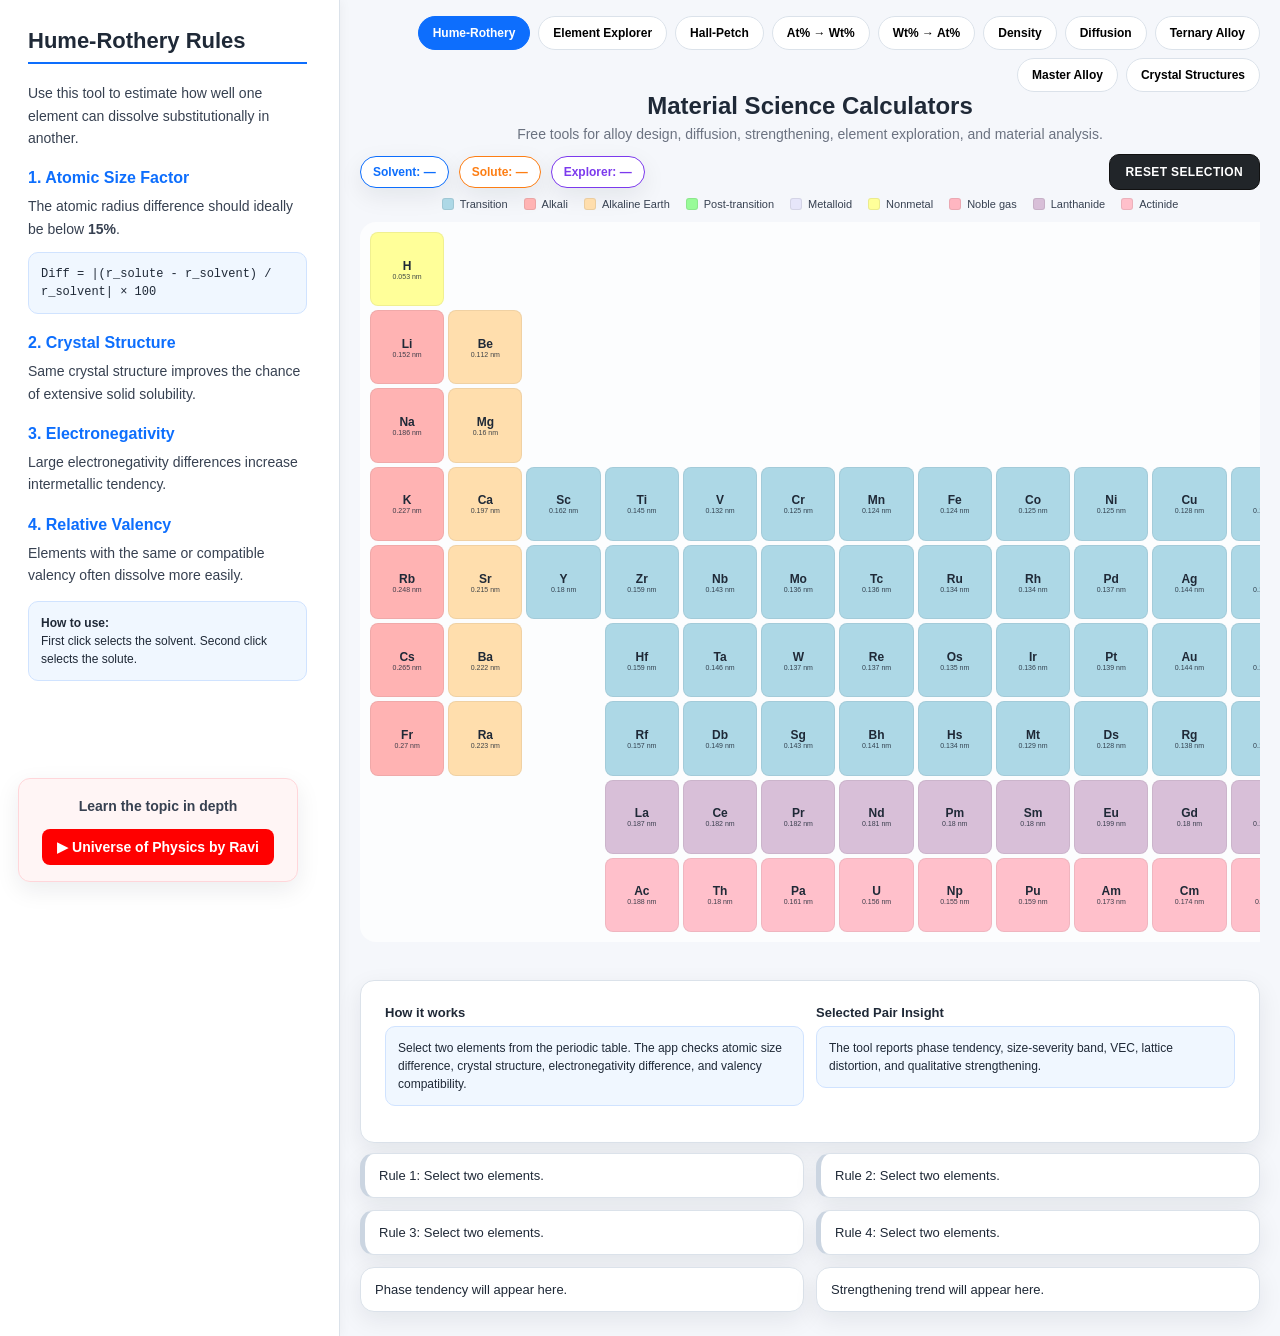
==== commit 5d062d37: "Update index.html" ====
--- a/index.html
+++ b/index.html
@@ -22,6 +22,7 @@
     <button id="btn-density" class="tab-btn" data-mode="density">Density</button>
     <button id="btn-diffusion" class="tab-btn" data-mode="diffusion">Diffusion</button>
     <button id="btn-ternary" class="tab-btn" data-mode="ternary">Ternary Alloy</button>
+    <button id="btn-masteralloy" class="tab-btn" data-mode="masteralloy">Master Alloy</button>
     <button id="btn-structures" class="tab-btn" data-mode="structures">Crystal Structures</button>
   </div>
 
@@ -355,4 +356,4 @@
   <script src="js/calculators/ternary.js"></script>
   <script src="js/app.js"></script>
 </body>
-</html>+</html>
